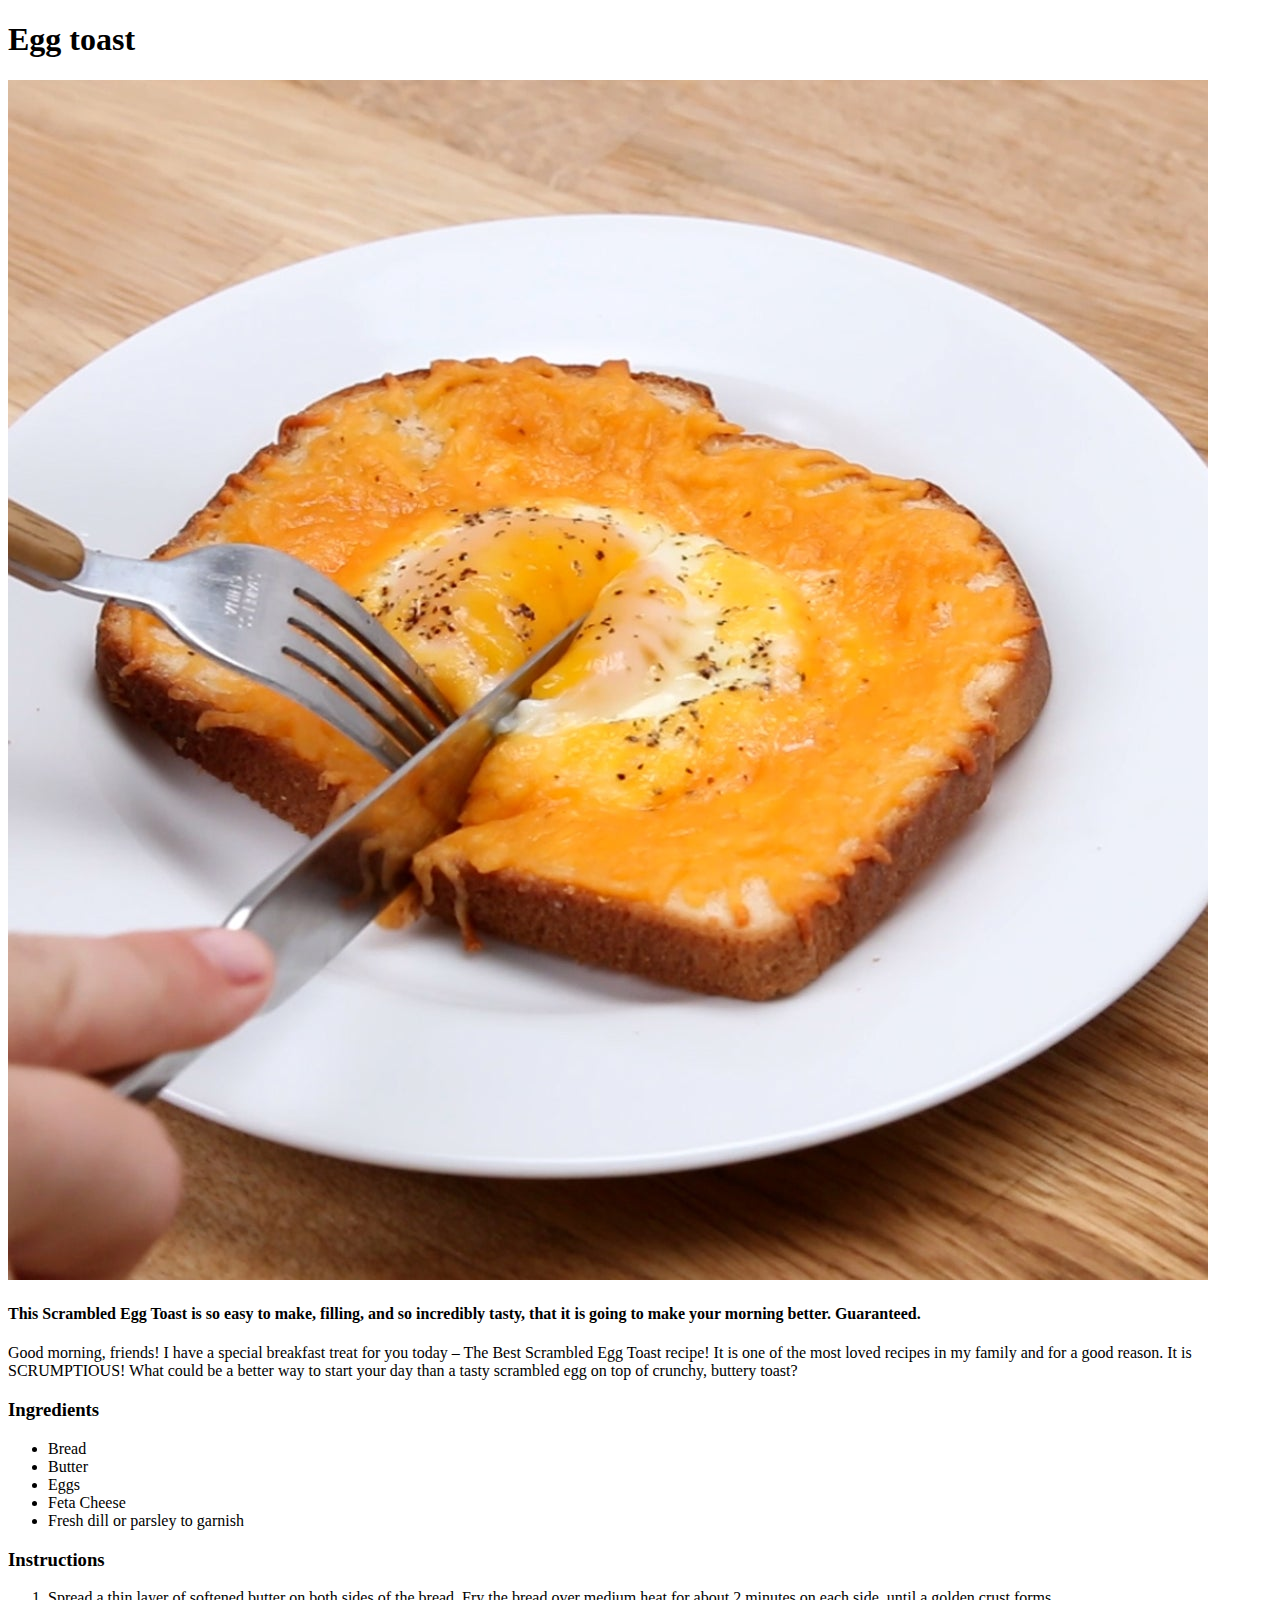
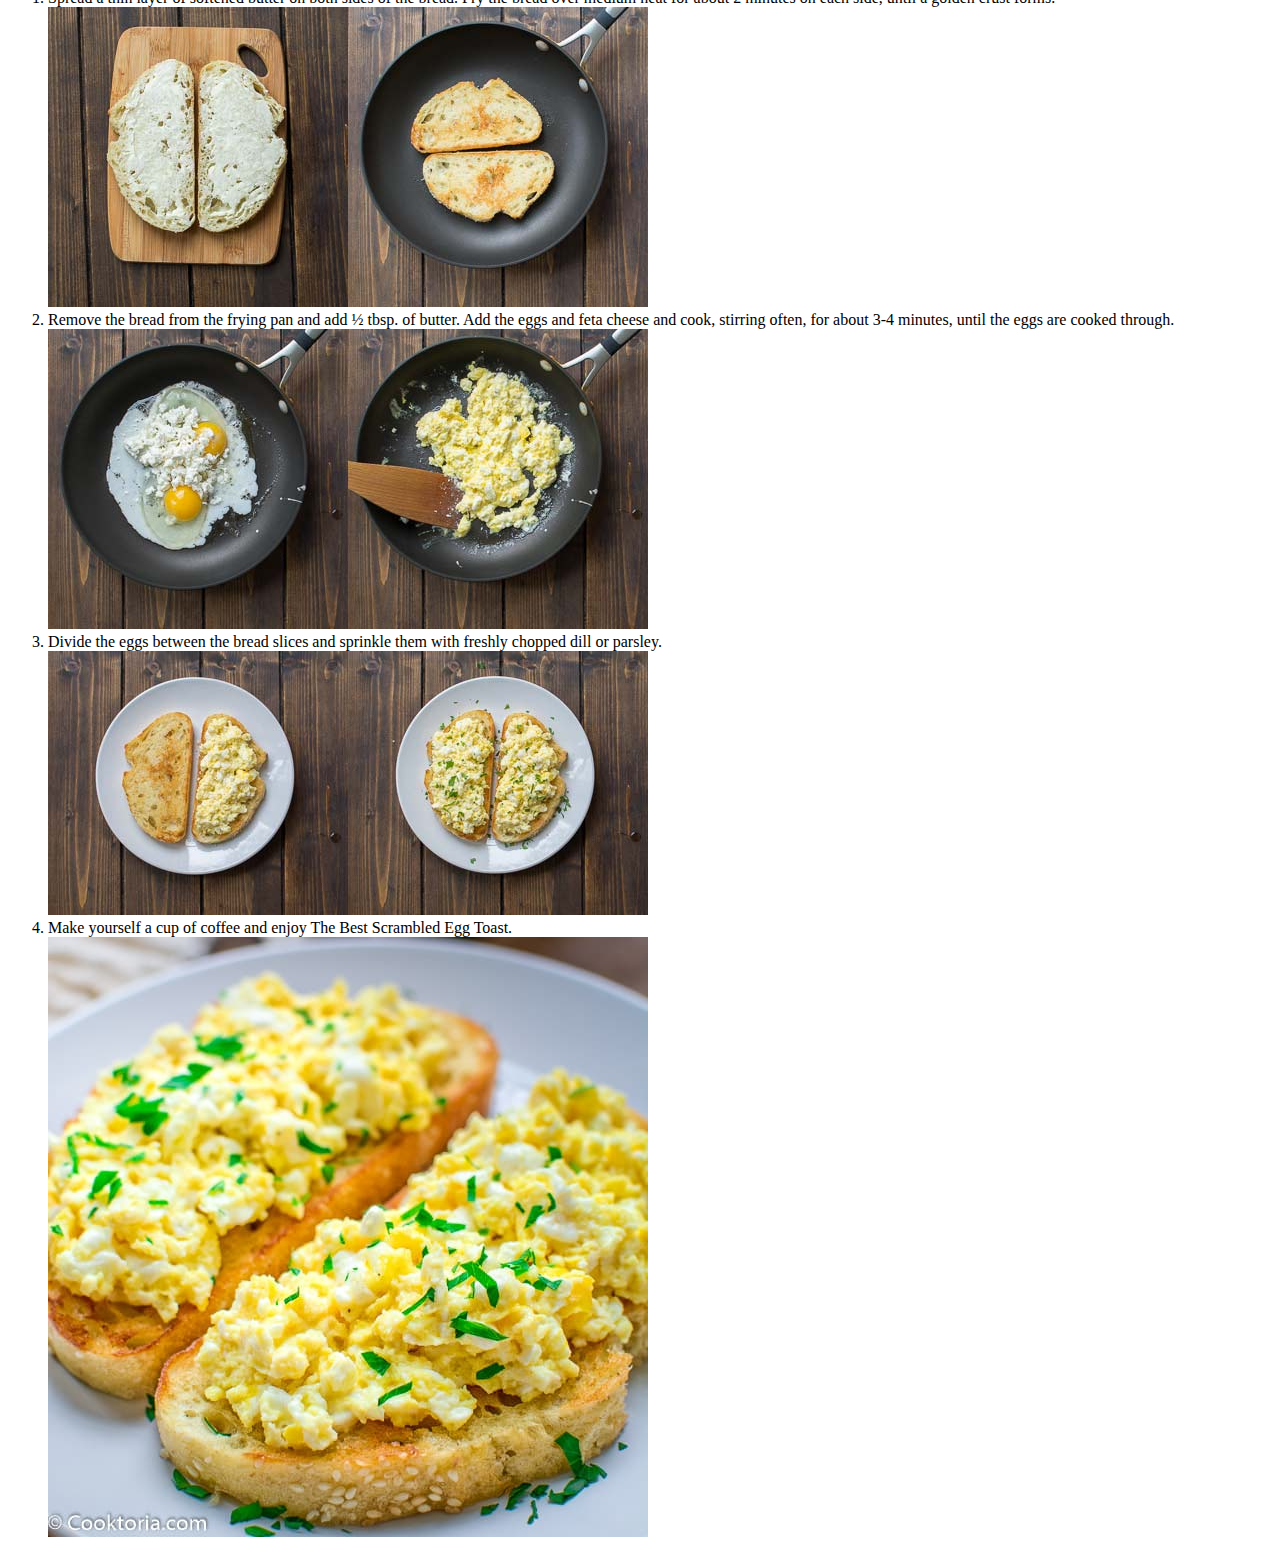
==== recipes/egg toast.html @ 82df75d1 "Added images and new recipes" ====
<!DOCTYPE html>
<html lang="en">
    
<head>
    <meta charset="utf-8">
</head>

<body>
    <h1>Egg toast</h1>

    <img src="Egg toast.jpg">
    <h4>This Scrambled Egg Toast is so easy to make, filling, and so incredibly tasty, that it is going to make your morning better. Guaranteed. </h4>
    <p>Good morning, friends! I have a special breakfast treat for you today – The Best Scrambled Egg Toast recipe! It is one of the most loved recipes in my family and for a good reason. It is SCRUMPTIOUS! What could be a better way to start your day than a tasty scrambled egg on top of crunchy, buttery toast?</p>

    <h3>Ingredients</h3>
    <ul>
        <li>Bread</li>
        <li>Butter</li>
        <li>Eggs</li>
        <li>Feta Cheese</li>
        <li>Fresh dill or parsley to garnish</li>
    </ul>

    <h3>Instructions</h3>
    <ol>
        <li>Spread a thin layer of softened butter on both sides of the bread. Fry the bread over medium heat for about 2 minutes on each side, until a golden crust forms.</li>
    <img src="Spread.jpg">
    <li>Remove the bread from the frying pan and add ½ tbsp. of butter. Add the eggs and feta cheese and cook, stirring often, for about 3-4 minutes, until the eggs are cooked through.</li>
    <img src="Frying egg.jpg">
    <li>Divide the eggs between the bread slices and sprinkle them with freshly chopped dill or parsley.</li>
    <img src="Divide eggs.jpg">
    <li>Make yourself a cup of coffee and enjoy The Best Scrambled Egg Toast.</li>
    <img src="Finished.jpg">
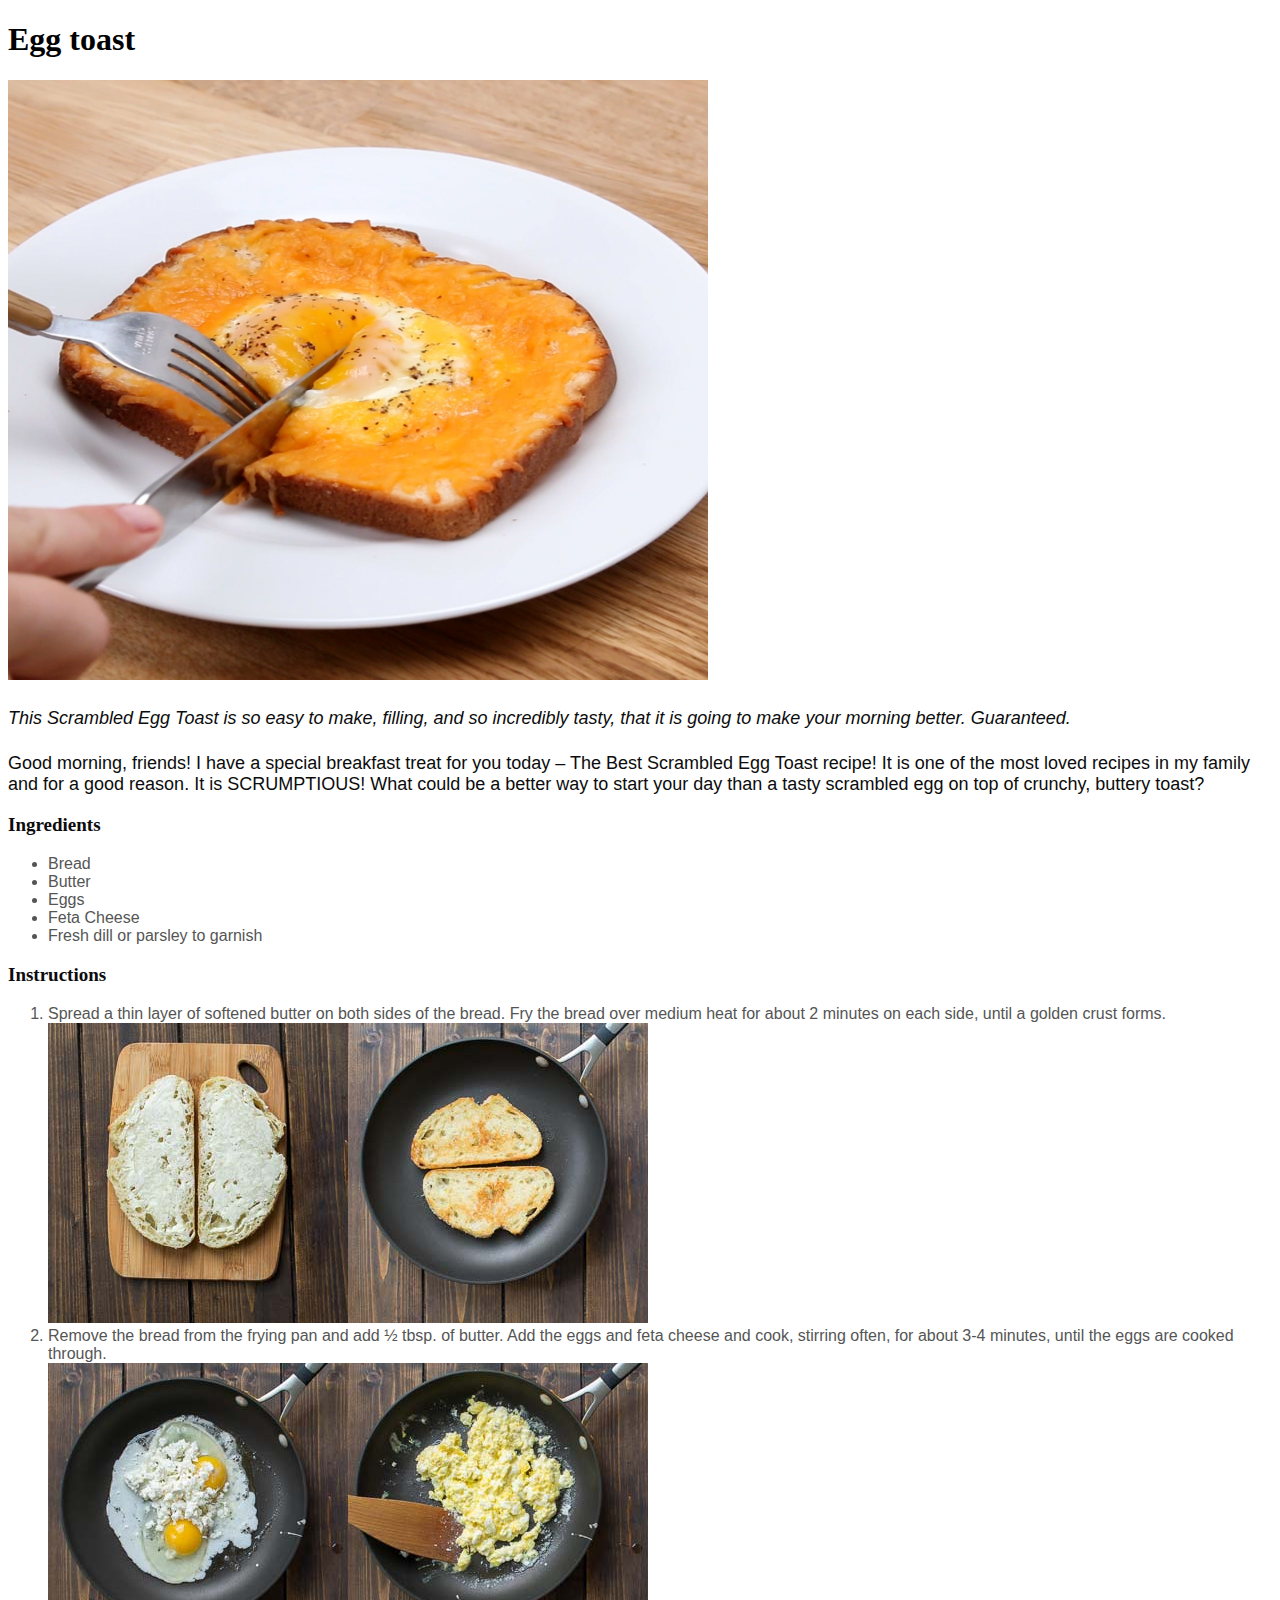
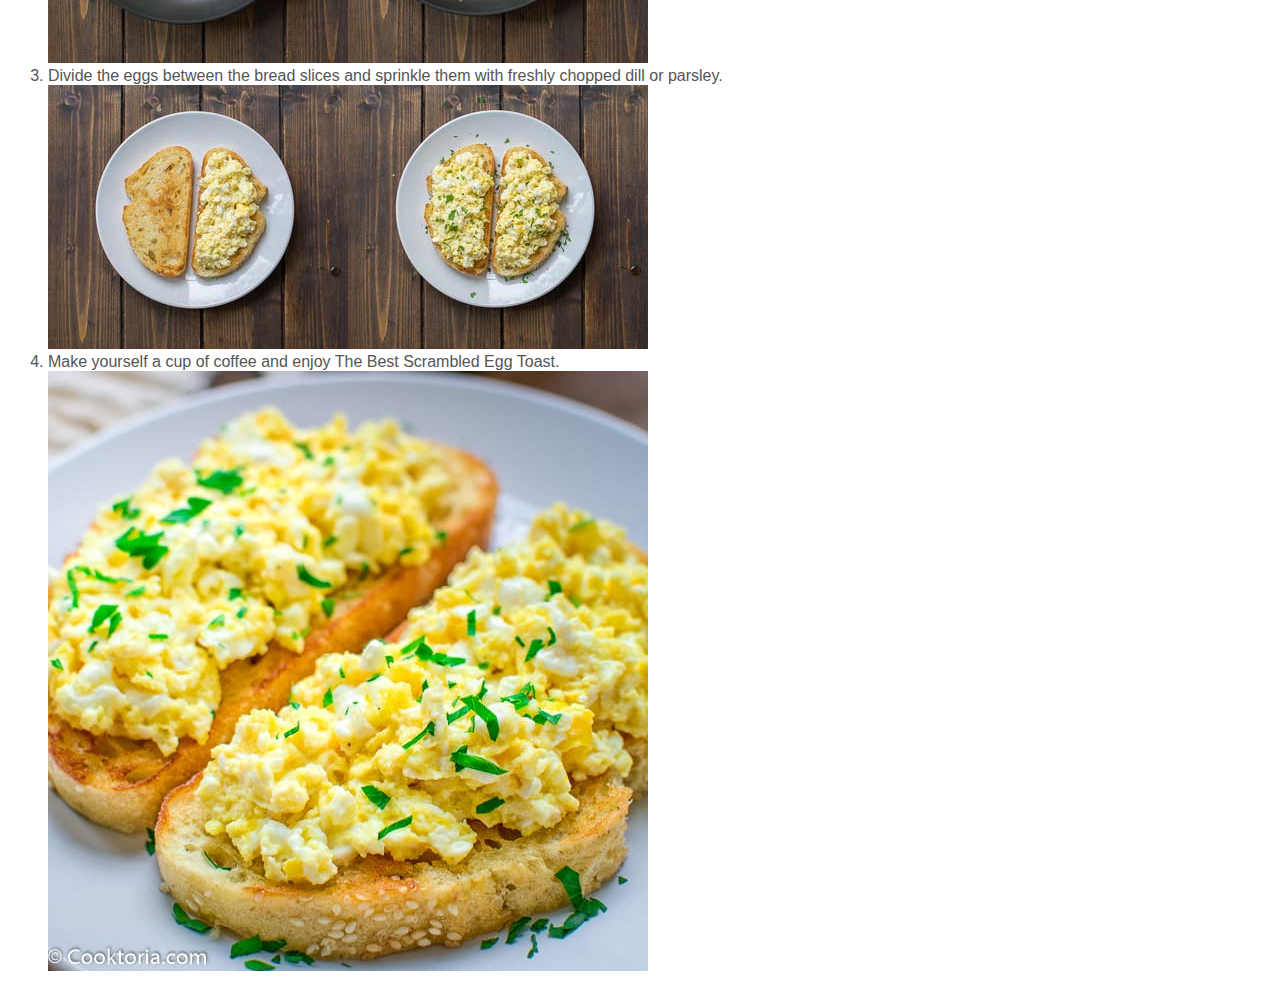
==== commit a60e6444: "Added CSS" ====
--- a/recipes/egg toast.html
+++ b/recipes/egg toast.html
@@ -3,26 +3,33 @@
     
 <head>
     <meta charset="utf-8">
+    <link rel="stylesheet" href="egg toast.css">
 </head>
 
 <body>
     <h1>Egg toast</h1>
 
-    <img src="Egg toast.jpg">
-    <h4>This Scrambled Egg Toast is so easy to make, filling, and so incredibly tasty, that it is going to make your morning better. Guaranteed. </h4>
-    <p>Good morning, friends! I have a special breakfast treat for you today – The Best Scrambled Egg Toast recipe! It is one of the most loved recipes in my family and for a good reason. It is SCRUMPTIOUS! What could be a better way to start your day than a tasty scrambled egg on top of crunchy, buttery toast?</p>
+    <div>
+        <img class="main-image" src="Egg toast.jpg" alt="Egg toast">
+        <h4 class="text" id="description"><em>This Scrambled Egg Toast is so easy to make, filling, and so incredibly tasty, that it is going to make your morning better. Guaranteed.</em></h4>
+            <p class="text" id="description">Good morning, friends! I have a special breakfast treat for you today – The Best Scrambled Egg Toast recipe! It is one of the most loved recipes in my family and for a good reason. It is SCRUMPTIOUS! What could be a better way to start your day than a tasty scrambled egg on top of crunchy, buttery toast?</p>
 
-    <h3>Ingredients</h3>
-    <ul>
+    </div>
+    
+   <div>
+    <h3 class="subheading">Ingredients</h3>
+    <ul class="text">
         <li>Bread</li>
         <li>Butter</li>
         <li>Eggs</li>
         <li>Feta Cheese</li>
         <li>Fresh dill or parsley to garnish</li>
     </ul>
+   </div>
+    
 
-    <h3>Instructions</h3>
-    <ol>
+    <h3 class="subheading">Instructions</h3>
+    <ol class="text">
         <li>Spread a thin layer of softened butter on both sides of the bread. Fry the bread over medium heat for about 2 minutes on each side, until a golden crust forms.</li>
     <img src="Spread.jpg">
     <li>Remove the bread from the frying pan and add ½ tbsp. of butter. Add the eggs and feta cheese and cook, stirring often, for about 3-4 minutes, until the eggs are cooked through.</li>
--- a/recipes/egg toast.css
+++ b/recipes/egg toast.css
@@ -0,0 +1,25 @@
+.main-image{
+    height: 600px;
+    width: 700px;
+    align: center;
+}
+
+.text {
+    font-family: sans-serif;
+    font-size: 16px;
+    font-weight:400;
+    color: #555555;
+}
+
+#description {
+    font-size: 18px;
+    color: #0c0c0c;
+
+}
+
+.subheading{
+    font-size: 19px;
+    font-weight: 700;
+    color: #0c0c0c;
+}
+
